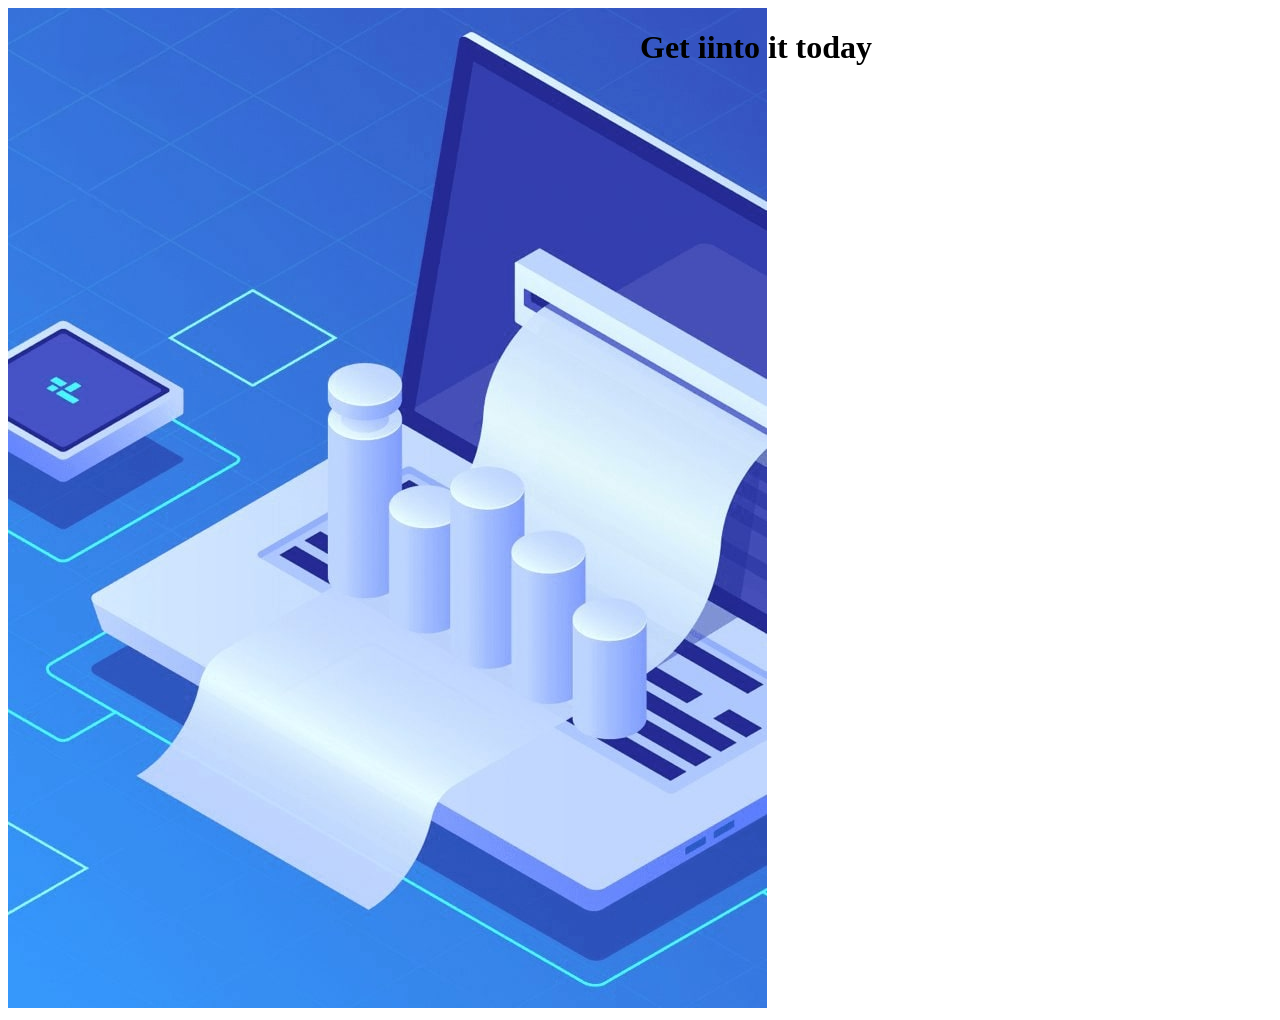
==== index.html @ d3ea5031 "new" ====
<!DOCTYPE html> 
<html lang="en">
    <head>
    <meta charset="UTF-8">
    <meta name="viewport" content="width=device-width, initial-scale=1.0">
    <link rel="stylesheet" href="style.css">
    <title>Web-core-5.9</title>
</head>
<body>
    <main>
        <div class="left">
            <img src="images/bg.jpg">
        </div>
        <div class="right">
            <h1>Get iinto it today</h1>
        </div>
    </main>
    
</body>

</html>
---- style.css ----
main {
    display: flex;
}

.left {
    width: 50%;
    display: inline-block;
}

.right {
    width: 50%;
    display: inline-block;
}
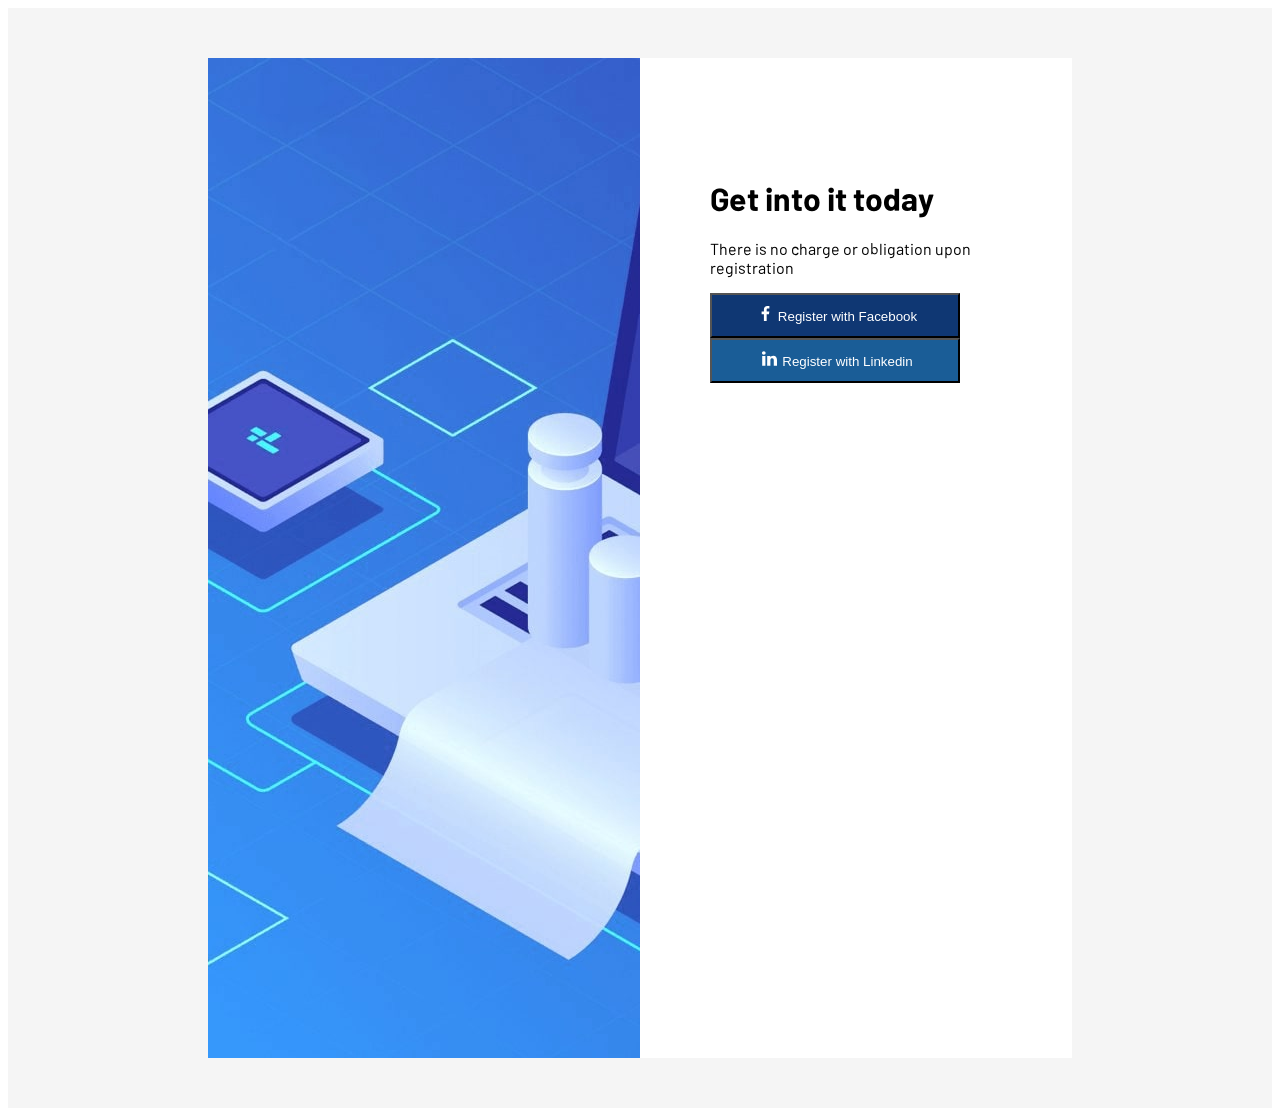
==== commit fd3f85c1: "new" ====
--- a/index.html
+++ b/index.html
@@ -9,12 +9,28 @@
 <body>
     <main>
         <div class="left">
-            <img src="images/bg.jpg">
+                <img src="images/bg.jpg"  alt="left-image">
+               
+            </div>
+         
+            
+        <div class="right">
+            <h1>Get into it today</h1>
+            <div class="subtitle">
+                <p>There is no charge or obligation upon registration</p>
+            </div>
+
+
+            <div class="social-media">
+ <button onclick="window.open('https://wwww.facebook.com', '_blank');" class="custom-button1">
+    <img src="images/facebook.svg" class="logo-facebook">Register with Facebook</button>
+
+ <button onclick="window.open('https://www.linkedin.com', '_blank');" class="custom-button2">
+ <img src="images/linkedin.svg" class="logo-linkedin">Register with Linkedin</button>
         </div>
-        <div class="right">
-            <h1>Get iinto it today</h1>
-        </div>
+        
     </main>
+
     
 </body>
 
--- a/style.css
+++ b/style.css
@@ -1,16 +1,89 @@
+
+@font-face {
+    font-family: My font regular;
+    src: url(fonts/barlow/Barlow-Regular.otf);
+
+}
+
+@font-face {
+    font-family: My font medium;
+    src: url(fonts/barlow/Barlow-Medium.otf);
+}
+
+@font-face {
+    font-family: My font bold;
+    src: url(fonts/barlow/Barlow-Bold.otf);
+    font-weight: bold;
+}
+
+
+
+
 main {
+  
+    max-height: 1000px;
     display: flex;
+    background-color: whitesmoke;
+    padding: 50px 200px;
 }
 
 .left {
     width: 50%;
-    display: inline-block;
-}
+  background-color: yellow;
 
-.right {
-    width: 50%;
-    display: inline-block;
+
 }
 
 
 
+.right {
+width: 50%;
+background-color: white;
+padding: 100px 70px ;
+
+}
+
+h1 {
+  font-family: My font bold;   
+}
+
+
+.custom-button1 {
+    width: 250px;
+    height: 45px;
+    background-color: rgb(15, 55, 115);
+    color: white;
+
+}
+
+
+.custom-button2 {
+    width: 250px;
+    height: 45px;
+    background-color: rgb(26, 93, 151);
+    color: white;
+  
+}
+
+
+.logo-facebook {
+    width: 25px;
+    height: 15px;
+    color: white;
+}
+
+.logo-linkedin {
+    width: 25px;
+    height: 15px;
+    color: white;
+}
+
+
+.subtitle {
+font-family: My font regular;
+
+}
+
+
+
+
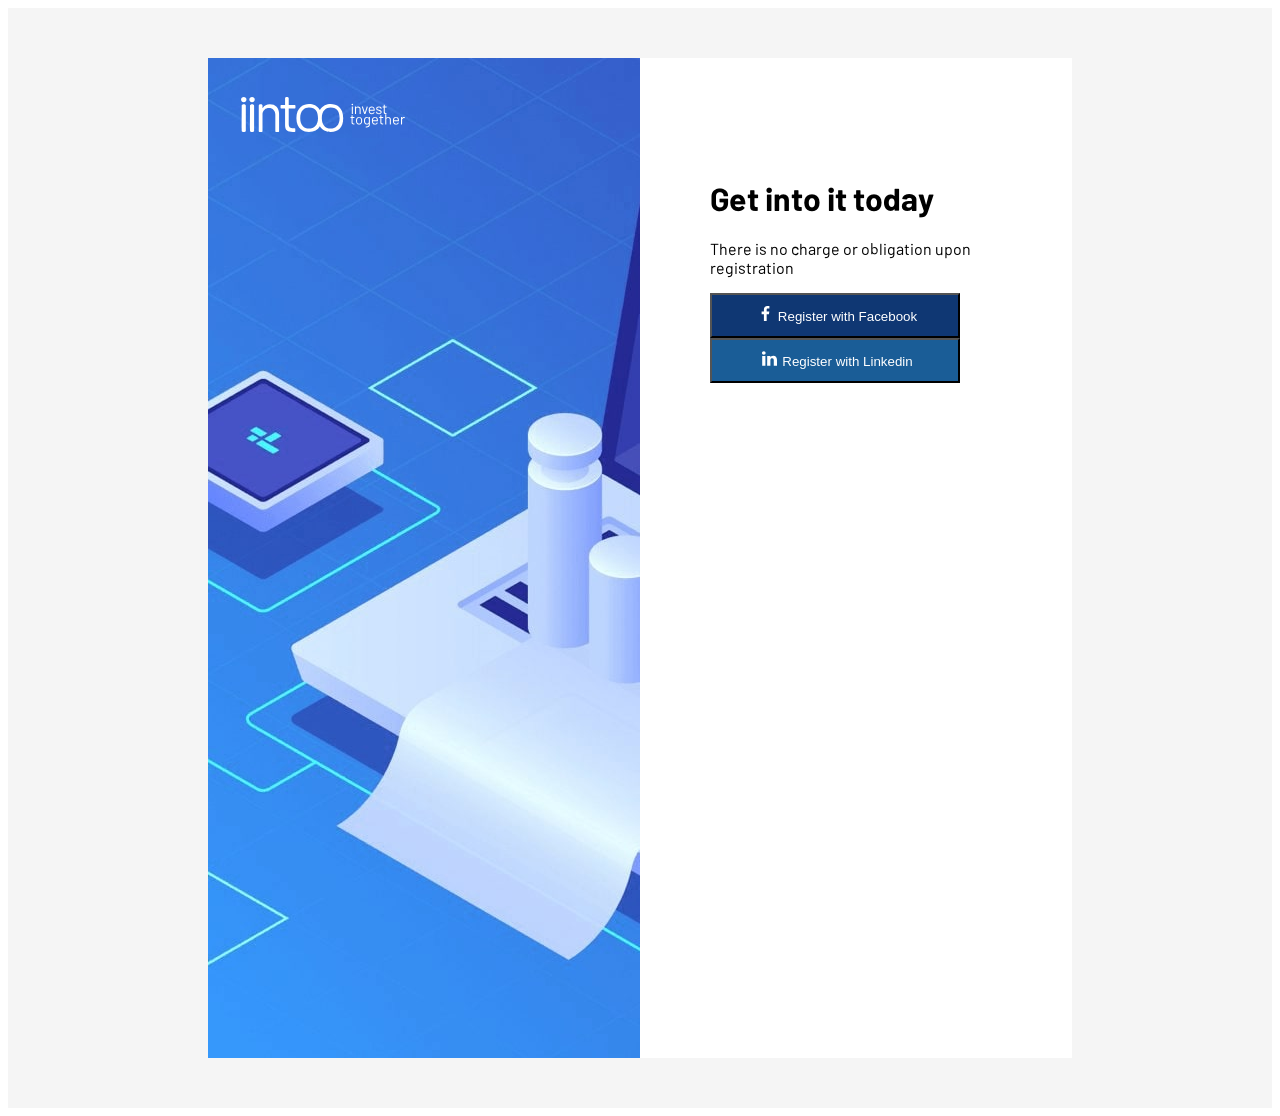
==== commit d506d2cd: "new" ====
--- a/index.html
+++ b/index.html
@@ -9,8 +9,10 @@
 <body>
     <main>
         <div class="left">
+         
                 <img src="images/bg.jpg"  alt="left-image">
-               
+          
+                <img src="images/logo.svg" class="left-logo">
             </div>
          
             
--- a/style.css
+++ b/style.css
@@ -31,10 +31,15 @@
     width: 50%;
   background-color: yellow;
 
-
 }
 
-
+.left-logo {
+    width: 180px;
+    height: 35px;
+    position: absolute;
+    margin-top: -965px;
+    padding-left: 25px;
+}
 
 .right {
 width: 50%;
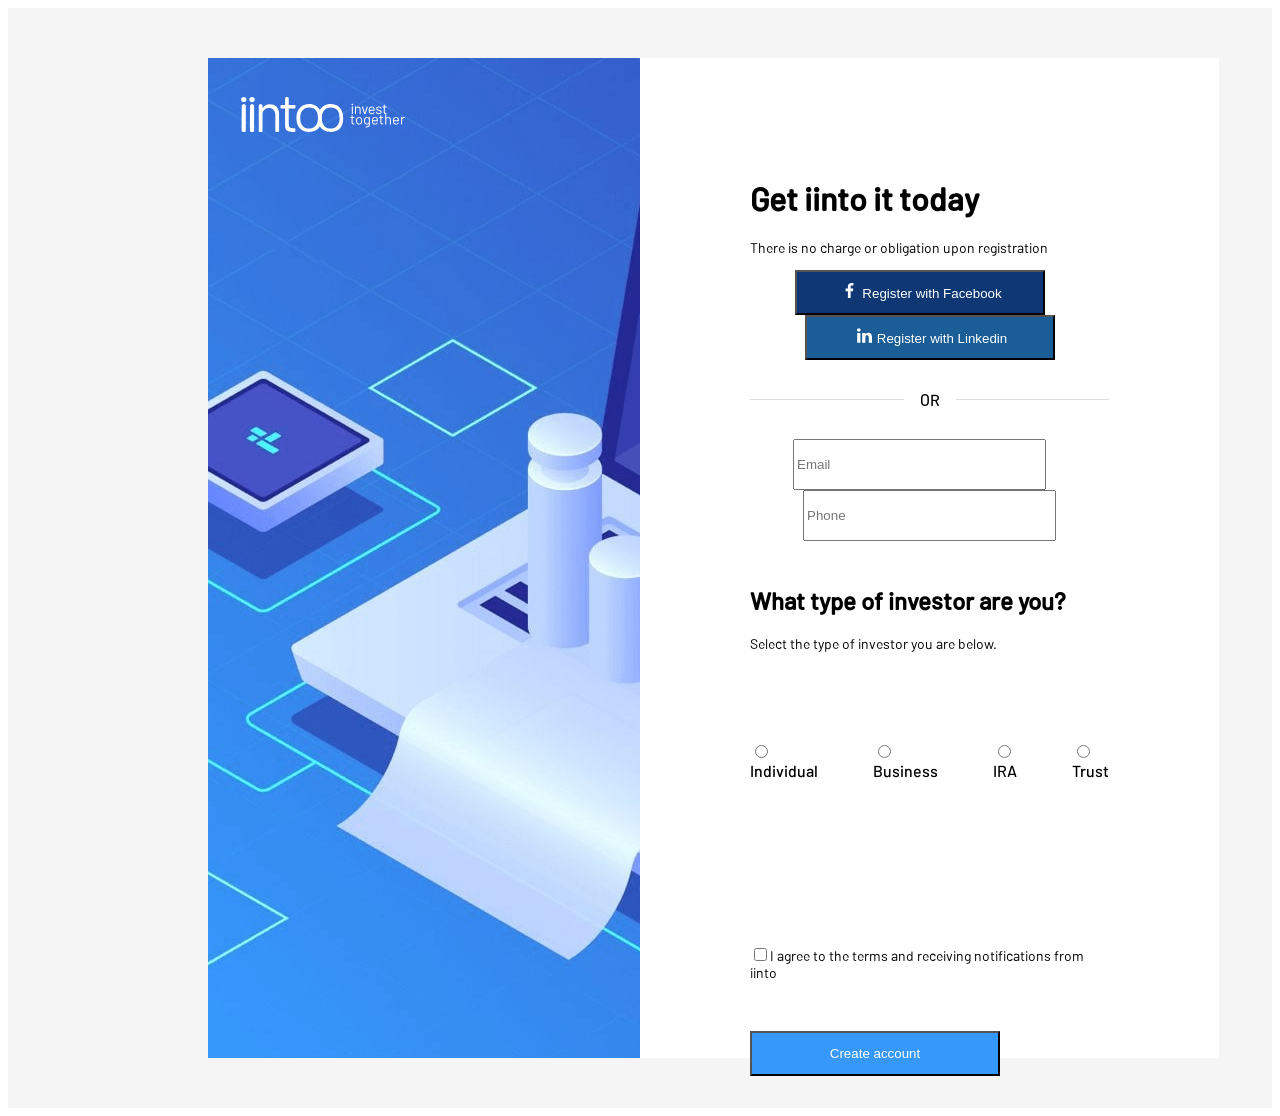
==== commit fe9b495b: "last-new" ====
--- a/index.html
+++ b/index.html
@@ -17,7 +17,7 @@
          
             
         <div class="right">
-            <h1>Get into it today</h1>
+            <h1>Get iinto it today</h1>
             <div class="subtitle">
                 <p>There is no charge or obligation upon registration</p>
             </div>
@@ -30,7 +30,46 @@
  <button onclick="window.open('https://www.linkedin.com', '_blank');" class="custom-button2">
  <img src="images/linkedin.svg" class="logo-linkedin">Register with Linkedin</button>
         </div>
+
+        <div class="divider">
+            <span>OR</span>
+        </div>
         
+
+        <div class="registration">
+            <input type="Email" id="Email" placeholder="Email">
+            <input type="Phone" id="Phone" placeholder="Phone">
+         </div>
+
+         <h2>What type of investor are you?</h2>
+
+         <div class="paragraph">
+         <p>Select the type of investor you are below.</p>
+         </div>
+
+         <div class="radio-group">
+         
+            <div class="tooltip"  id="tooltip">I am natural person investing on my own behalf as a sole owner, joint tenant, or tenant in common.</div>
+           
+            <label><input type="radio"  id="first-radio"  name="Investor" value="1">Individual</label>
+
+            <label><input type="radio"  id="second-radio"  name="Investor"  value="2">Business</label>
+
+            <label><input type="radio"  id="third-radio"   name="Investor"  value="3">IRA</label>
+
+            <label><input type="radio"  id="four-radio"  name="Investor"   value="4">Trust</label>
+
+        </div>
+
+
+        <div class="Terms">
+            <label><input type="checkbox" id="Mycheckbox">I agree to the terms and receiving notifications from iinto</label>
+        </div>
+
+        <div class="SUBMIT">
+            <button type="button" id="Create-account">Create account</button>
+        </div>
+
     </main>
 
     
--- a/style.css
+++ b/style.css
@@ -44,13 +44,29 @@
 .right {
 width: 50%;
 background-color: white;
-padding: 100px 70px ;
+padding: 100px 110px;
 
 }
 
 h1 {
-  font-family: My font bold;   
-}
+  font-family: My font medium;
+}
+
+
+h2 {
+  font-family: My font medium;  
+  padding-top: 25px;
+
+}
+
+p {
+  font-family: My font regular;
+  font-size: 14px;  
+  
+}
+
+
+
 
 
 .custom-button1 {
@@ -58,6 +74,7 @@
     height: 45px;
     background-color: rgb(15, 55, 115);
     color: white;
+    margin-right: 20px;
 
 }
 
@@ -89,6 +106,113 @@
 
 }
 
-
-
-
+.divider {
+ display: flex;
+ text-align: center;
+ align-items: center;
+ margin: 30px 0;
+ color: black;
+ font-family: My font medium;
+}
+
+.divider::before,
+.divider::after {
+    content: '';
+    flex: 1;
+    border-bottom: 1px solid #ddd;
+}
+
+
+.divider::before {
+    margin-right: 1em;
+}
+
+.divider::after {
+    margin-left: 1em;
+}
+
+.registration {
+    text-align: center;
+    
+}
+
+
+.social-media {
+    text-align: center;
+   
+    
+}
+
+
+
+
+
+#Email {
+    width: 245px;
+    height: 45px;
+    margin-right: 20px;
+    
+}
+
+
+#Phone {
+    width: 245px;
+    height: 45px;
+
+}
+
+.radio-group {
+    display: flex;
+    gap: 55px;
+    position: relative;
+    margin-top: 90px;
+    font-family: My font medium;
+  
+}
+
+
+.tooltip {
+
+display: none;
+top: 50px; 
+border-radius: 5px;
+background-color: whitesmoke;
+
+position: absolute;
+width: 270px;
+height: 70px;
+font-size: 16px;
+font-family: My font regular;
+pointer-events: none;
+z-index: 10;
+
+
+
+}
+
+
+.radio-group:hover .tooltip {
+    display: block;
+}
+
+
+
+
+
+.Terms {
+padding-top: 165px;
+font-family: My font regular;
+font-size: 14px;
+
+}
+
+
+#Create-account {
+    width: 250px;
+    height: 45px;
+    margin-top: 50px;
+    color: white;
+    background-color: #3698FB;
+}
+
+
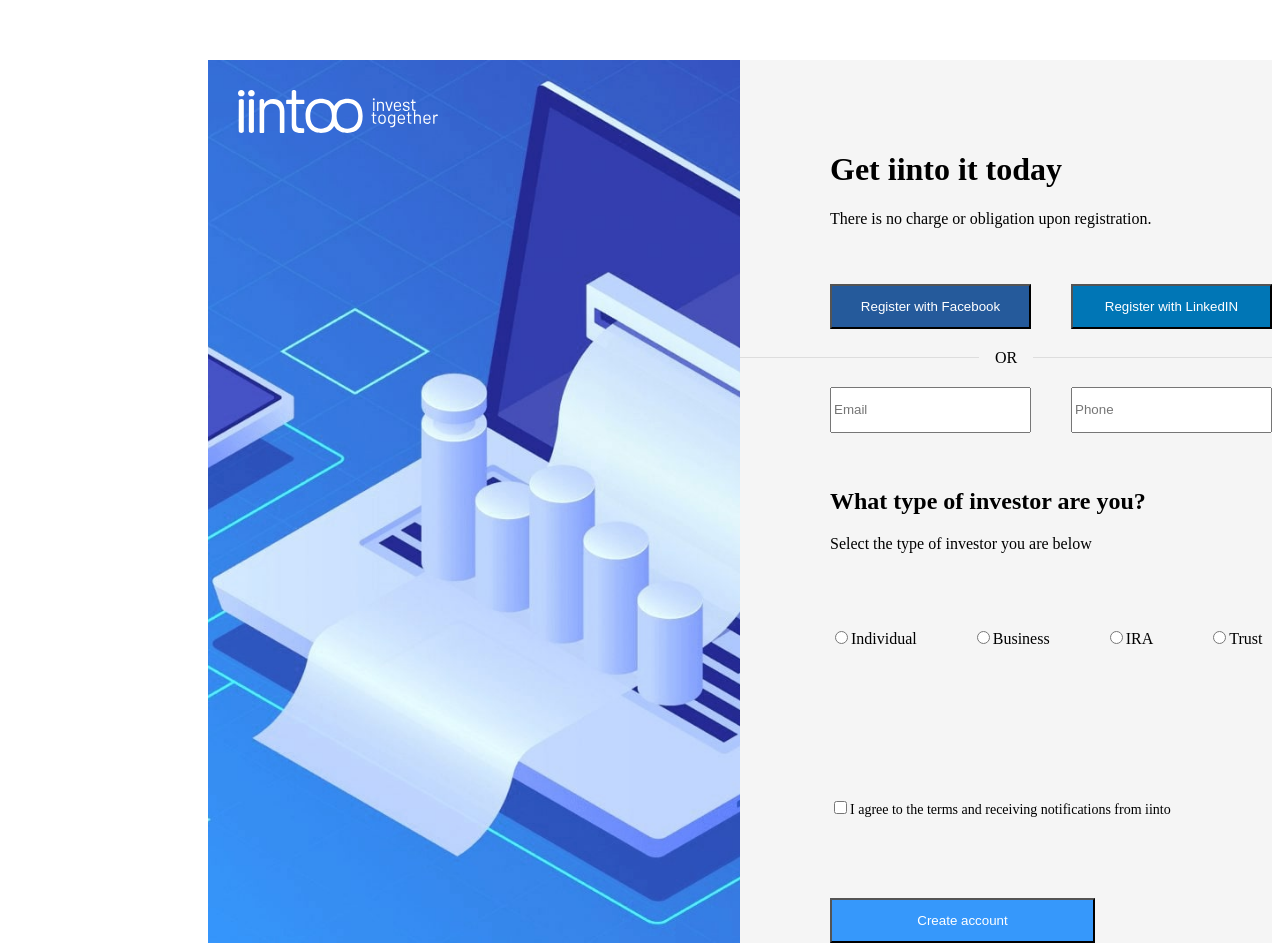
==== commit 9e60098b: "last-new" ====
--- a/index.html
+++ b/index.html
@@ -1,87 +1,63 @@
-<!DOCTYPE html> 
+<!DOCTYPE html>
 <html lang="en">
     <head>
-    <meta charset="UTF-8">
-    <meta name="viewport" content="width=device-width, initial-scale=1.0">
-    <link rel="stylesheet" href="style.css">
-    <title>Web-core-5.9</title>
-</head>
-<body>
-    <main>
-        <div class="left">
-         
-                <img src="images/bg.jpg"  alt="left-image">
-          
+     <meta charset="UTF-8">
+     <meta name="viewport" content="width=device-width, initial-scale=1.0">
+     <link rel="stylesheet" href="style.css">
+     <title>Web-core 5.9</title>
+    </head>
+    <body>
+        <main>
+            <div class="left-block">
+                <img src="images/bg.jpg" alt="left-image">
                 <img src="images/logo.svg" class="left-logo">
-            </div>
-         
-            
-        <div class="right">
-            <h1>Get iinto it today</h1>
-            <div class="subtitle">
-                <p>There is no charge or obligation upon registration</p>
             </div>
 
 
-            <div class="social-media">
- <button onclick="window.open('https://wwww.facebook.com', '_blank');" class="custom-button1">
-    <img src="images/facebook.svg" class="logo-facebook">Register with Facebook</button>
+                <div class="right-block">
+                    
+                    <h1>Get iinto it today</h1>
 
- <button onclick="window.open('https://www.linkedin.com', '_blank');" class="custom-button2">
- <img src="images/linkedin.svg" class="logo-linkedin">Register with Linkedin</button>
-        </div>
+                    <div class="subtitle">
+                        <p>There is no charge or obligation upon registration.</p>
+                    </div>
 
-        <div class="divider">
-            <span>OR</span>
-        </div>
-        
+                    <div class="social-media">
+                        <button onclick="window.open('https://wwww.facebook.com', '_blank');" class="custom-button1">Register with Facebook</button>
+                        <button onclick="window.open('https://www.linkedin.com', '_blank');" class="custom-button2">Register with LinkedIN</button>
+                    </div>
 
-        <div class="registration">
-            <input type="Email" id="Email" placeholder="Email">
-            <input type="Phone" id="Phone" placeholder="Phone">
-         </div>
+                    <div class="divider">
+                        <span>OR</span>
+                    </div>
+                    <div class="registration">
+                        <input type="Email" id="Email" placeholder="Email">
+                        <input type="Phone" id="Phone" placeholder="Phone">
+                    </div>
+                    
+                    <h2>What type of investor are you?</h2>
+                    <div class="investor-type">
+                        <p>Select the type of investor you are below</p>
+                    </div> 
+                    
+                     <div class="radio-group">
+                        <div class="tooltip"  id="tooltip">I am natural person investing on my own behalf as a sole owner, joint tenant, or tenant in common.</div>
+                        <label><input type="radio"  id="first-radio"  name="Investor" value="1">Individual</label>
+                        <label><input type="radio"  id="second-radio"  name="Investor"  value="2">Business</label>
+                        <label><input type="radio"  id="third-radio"   name="Investor"  value="3">IRA</label>
+                        <label><input type="radio"  id="four-radio"  name="Investor"   value="4">Trust</label>
+                    </div>
 
-         <h2>What type of investor are you?</h2>
+                     <div class="Terms">
+                        <label><input type="checkbox" id="Mycheckbox">I agree to the terms and receiving notifications from iinto</label>
+                    </div>
+                    
+                    <div class="SUBMIT">
+                        <button type="button" id="Create-account">Create account</button>
+                    </div>
+                </div>
+            </div>
+        </main>
+    </body>
 
-         <div class="paragraph">
-         <p>Select the type of investor you are below.</p>
-         </div>
-
-         <div class="radio-group">
-         
-            <div class="tooltip"  id="tooltip">I am natural person investing on my own behalf as a sole owner, joint tenant, or tenant in common.</div>
-           
-            <label><input type="radio"  id="first-radio"  name="Investor" value="1">Individual</label>
-
-            <label><input type="radio"  id="second-radio"  name="Investor"  value="2">Business</label>
-
-            <label><input type="radio"  id="third-radio"   name="Investor"  value="3">IRA</label>
-
-            <label><input type="radio"  id="four-radio"  name="Investor"   value="4">Trust</label>
-
-        </div>
-
-
-        <div class="Terms">
-            <label><input type="checkbox" id="Mycheckbox">I agree to the terms and receiving notifications from iinto</label>
-        </div>
-
-        <div class="SUBMIT">
-            <button type="button" id="Create-account">Create account</button>
-        </div>
-
-    </main>
-
-    
-</body>
-
-</html>
-
-
-           
-           
-                
-            
-
-
-    +</html>
--- a/style.css
+++ b/style.css
@@ -1,68 +1,66 @@
-
-@font-face {
-    font-family: My font regular;
-    src: url(fonts/barlow/Barlow-Regular.otf);
-
+main {
+    display: flex;
+    max-width: 1500px;
+    max-height: 1000px;
+    margin-left: 200px;
+    margin-top: 60px;
+ 
 }
 
-@font-face {
-    font-family: My font medium;
-    src: url(fonts/barlow/Barlow-Medium.otf);
+
+.left-block {
+    width: 50%;
+    overflow: hidden;
+    position: relative;
+
+
+    
 }
 
-@font-face {
-    font-family: My font bold;
-    src: url(fonts/barlow/Barlow-Bold.otf);
-    font-weight: bold;
+
+.right-block {
+    width: 50%;
+    background-color: whitesmoke;
+  
+}
+
+img {
+    width: 100%;
+    height: 100%;
+    object-fit: cover;
+  
+    
+}
+
+.left-logo {
+    position: absolute;
+    top: 30px;
+    left: 30px;
+    width: 200px;
+    height: auto;
 }
 
 
 
 
-main {
-  
-    max-height: 1000px;
-    display: flex;
-    background-color: whitesmoke;
-    padding: 50px 200px;
-}
 
-.left {
-    width: 50%;
-  background-color: yellow;
 
-}
-
-.left-logo {
-    width: 180px;
-    height: 35px;
-    position: absolute;
-    margin-top: -965px;
-    padding-left: 25px;
-}
-
-.right {
-width: 50%;
-background-color: white;
-padding: 100px 110px;
-
-}
 
 h1 {
-  font-family: My font medium;
+    padding-top: 70px;
+    padding-left: 90px;
 }
 
 
-h2 {
-  font-family: My font medium;  
-  padding-top: 25px;
-
+.subtitle {
+    padding-left: 90px;
 }
 
-p {
-  font-family: My font regular;
-  font-size: 14px;  
-  
+.social-media {
+    display: flex;
+    padding-left: 90px;
+    gap: 40px;
+    padding-top: 40px;  
 }
 
 
@@ -70,49 +68,28 @@
 
 
 .custom-button1 {
-    width: 250px;
+    width: 265px;
     height: 45px;
-    background-color: rgb(15, 55, 115);
+    background-color: #255A9B;  
+    color:white;     
+}
+
+.custom-button2 {
+    width: 265px;
+    height: 45px;
+    background-color: #0076B6;
     color: white;
-    margin-right: 20px;
 
 }
 
-
-.custom-button2 {
-    width: 250px;
-    height: 45px;
-    background-color: rgb(26, 93, 151);
-    color: white;
-  
-}
-
-
-.logo-facebook {
-    width: 25px;
-    height: 15px;
-    color: white;
-}
-
-.logo-linkedin {
-    width: 25px;
-    height: 15px;
-    color: white;
-}
-
-
-.subtitle {
-font-family: My font regular;
-
-}
 
 .divider {
  display: flex;
  text-align: center;
  align-items: center;
- margin: 30px 0;
+ margin: 20px 0;
  color: black;
- font-family: My font medium;
+
 }
 
 .divider::before,
@@ -131,41 +108,41 @@
     margin-left: 1em;
 }
 
+
 .registration {
-    text-align: center;
+    display: flex;
+    padding-left: 90px;
+    gap: 40px;
     
-}
-
-
-.social-media {
-    text-align: center;
-   
     
 }
 
 
 
-
-
-#Email {
-    width: 245px;
-    height: 45px;
-    margin-right: 20px;
-    
+#Email, #Phone {
+    width: 260px;
+    height: 40px;
+    margin-bottom: 15px;
 }
 
 
-#Phone {
-    width: 245px;
-    height: 45px;
-
+h2 {
+    padding-left: 90px;
+    margin-top: 40px;
 }
 
+.investor-type {
+    padding-left: 90px;
+    margin-top: 10px;
+}
+
+
 .radio-group {
+    padding-left: 90px;
     display: flex;
     gap: 55px;
     position: relative;
-    margin-top: 90px;
+    margin-top: 75px;
     font-family: My font medium;
   
 }
@@ -174,9 +151,9 @@
 .tooltip {
 
 display: none;
-top: 50px; 
+top: 40px; 
 border-radius: 5px;
-background-color: whitesmoke;
+background-color: white;
 
 position: absolute;
 width: 270px;
@@ -196,23 +173,20 @@
 }
 
 
-
-
-
 .Terms {
-padding-top: 165px;
-font-family: My font regular;
-font-size: 14px;
+    padding-left: 90px;
+    margin-top: 150px;
+    font-size:14px;
 
 }
 
-
 #Create-account {
-    width: 250px;
+    width: 265px;
     height: 45px;
-    margin-top: 50px;
-    color: white;
-    background-color: #3698FB;
+    background-color: #3698FB; 
+    color:white;  
+    margin-top: 80px;
+    margin-left: 90px;
 }
 
 
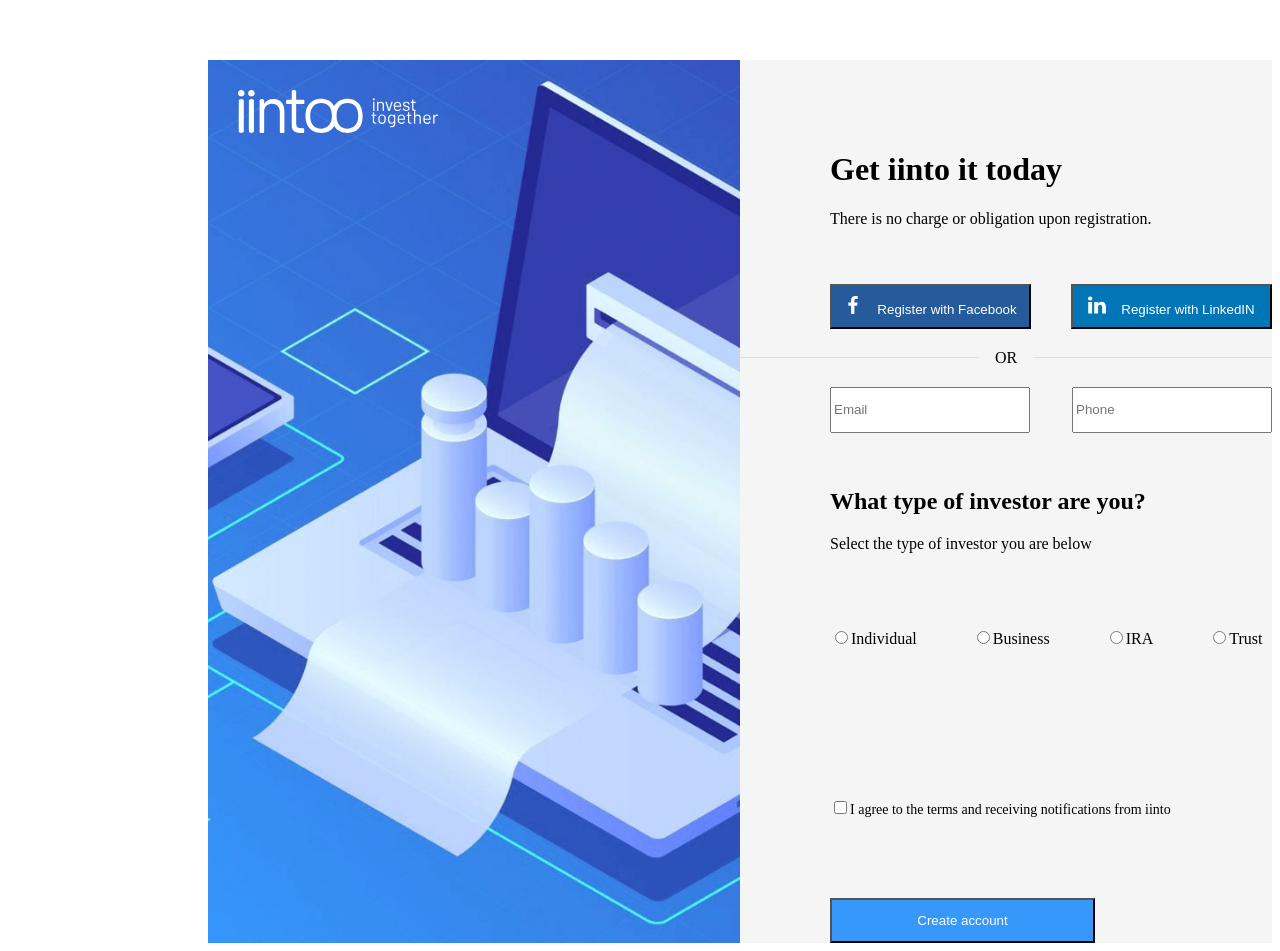
==== commit 11a8a57c: "last-new" ====
--- a/index.html
+++ b/index.html
@@ -23,8 +23,12 @@
                     </div>
 
                     <div class="social-media">
-                        <button onclick="window.open('https://wwww.facebook.com', '_blank');" class="custom-button1">Register with Facebook</button>
-                        <button onclick="window.open('https://www.linkedin.com', '_blank');" class="custom-button2">Register with LinkedIN</button>
+                        <button onclick="window.open('https://wwww.facebook.com', '_blank');" class="custom-button1">
+                        <img src="images/facebook.svg" class="logo-facebook">Register with Facebook</button>
+
+                        
+                        <button onclick="window.open('https://www.linkedin.com', '_blank');" class="custom-button2">
+                        <img src="images/linkedin.svg" class="logo-linkedin">Register with LinkedIN</button>
                     </div>
 
                     <div class="divider">
--- a/style.css
+++ b/style.css
@@ -82,6 +82,20 @@
 
 }
 
+.logo-facebook {
+    width: 18px;
+    height: 18px;
+    color: white;
+    margin-right: 15px;
+}
+
+.logo-linkedin {
+    width: 18px;
+    height: 18px;
+    color: white;
+    margin-right:15px;
+}
+
 
 .divider {
  display: flex;
@@ -112,7 +126,7 @@
 .registration {
     display: flex;
     padding-left: 90px;
-    gap: 40px;
+    gap: 42px;
     
     
 }
@@ -120,7 +134,7 @@
 
 
 #Email, #Phone {
-    width: 260px;
+    width: 255px;
     height: 40px;
     margin-bottom: 15px;
 }
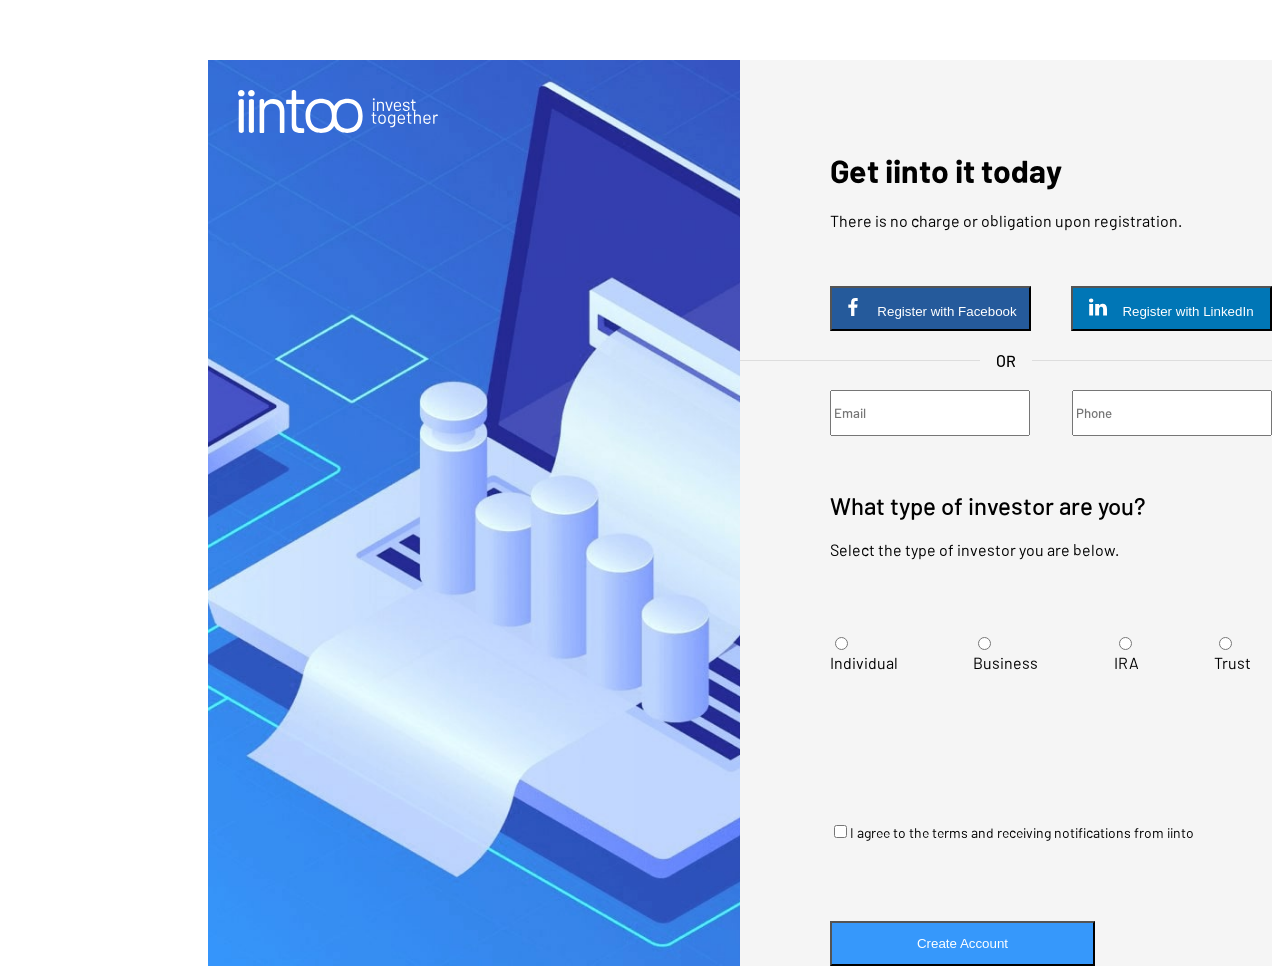
==== commit 7fda7b58: "last-new" ====
--- a/index.html
+++ b/index.html
@@ -28,7 +28,7 @@
 
                         
                         <button onclick="window.open('https://www.linkedin.com', '_blank');" class="custom-button2">
-                        <img src="images/linkedin.svg" class="logo-linkedin">Register with LinkedIN</button>
+                        <img src="images/linkedin.svg" class="logo-linkedin">Register with LinkedIn</button>
                     </div>
 
                     <div class="divider">
@@ -41,7 +41,7 @@
                     
                     <h2>What type of investor are you?</h2>
                     <div class="investor-type">
-                        <p>Select the type of investor you are below</p>
+                        <p>Select the type of investor you are below.</p>
                     </div> 
                     
                      <div class="radio-group">
@@ -57,7 +57,7 @@
                     </div>
                     
                     <div class="SUBMIT">
-                        <button type="button" id="Create-account">Create account</button>
+                        <button type="button" id="Create-Account">Create Account</button>
                     </div>
                 </div>
             </div>
--- a/style.css
+++ b/style.css
@@ -1,3 +1,36 @@
+    
+
+    @font-face {
+    font-family: Barlow;
+    src: url(fonts/barlow/Barlow-Regular.otf) format('opentype');
+    font-weight: 400;
+     font-style: normal; 
+     font-display: swap; 
+    } 
+    
+    
+    
+    @font-face {
+    font-family: Barlow;
+    src: url(fonts/barlow/Barlow-Medium.otf) format('opentype');
+    font-weight: 500;
+     font-style: normal; 
+     font-display: swap; 
+    } 
+
+
+
+    @font-face {
+    font-family: Barlow;
+    src: url(fonts/barlow/Barlow-Bold.otf) format('opentype');
+    font-weight: 700;
+     font-style: normal; 
+     font-display: swap; 
+    } 
+
+
+
+
 main {
     display: flex;
     max-width: 1500px;
@@ -47,12 +80,16 @@
 
 
 h1 {
+    font-family: Barlow;
+    font-weight: 700;
     padding-top: 70px;
     padding-left: 90px;
 }
 
 
 .subtitle {
+    font-family: Barlow;
+    font-weight: 400;
     padding-left: 90px;
 }
 
@@ -60,7 +97,9 @@
     display: flex;
     padding-left: 90px;
     gap: 40px;
-    padding-top: 40px;  
+    padding-top: 40px; 
+    font-family: Barlow;
+    font-weight: 500; 
 }
 
 
@@ -98,6 +137,8 @@
 
 
 .divider {
+font-family: Barlow;
+font-weight: 500;
  display: flex;
  text-align: center;
  align-items: center;
@@ -127,6 +168,7 @@
     display: flex;
     padding-left: 90px;
     gap: 42px;
+
     
     
 }
@@ -134,6 +176,8 @@
 
 
 #Email, #Phone {
+    font-family: Barlow;
+    font-weight: 500;
     width: 255px;
     height: 40px;
     margin-bottom: 15px;
@@ -141,11 +185,15 @@
 
 
 h2 {
+    font-family: Barlow;
+    font-weight: 500;
     padding-left: 90px;
     margin-top: 40px;
 }
 
 .investor-type {
+    font-family: Barlow;
+    font-weight: 500;
     padding-left: 90px;
     margin-top: 10px;
 }
@@ -157,7 +205,8 @@
     gap: 55px;
     position: relative;
     margin-top: 75px;
-    font-family: My font medium;
+    font-family: Barlow;
+    font-weight: 400;
   
 }
 
@@ -173,7 +222,8 @@
 width: 270px;
 height: 70px;
 font-size: 16px;
-font-family: My font regular;
+font-family: Barlow;
+font-weight: 400;
 pointer-events: none;
 z-index: 10;
 
@@ -186,15 +236,21 @@
     display: block;
 }
 
+p {
+    font-family: Barlow;
+    font-weight: 400;
+}
 
 .Terms {
+    font-family: Barlow;
+    font-weight: 400;
     padding-left: 90px;
     margin-top: 150px;
     font-size:14px;
 
 }
 
-#Create-account {
+#Create-Account {
     width: 265px;
     height: 45px;
     background-color: #3698FB; 
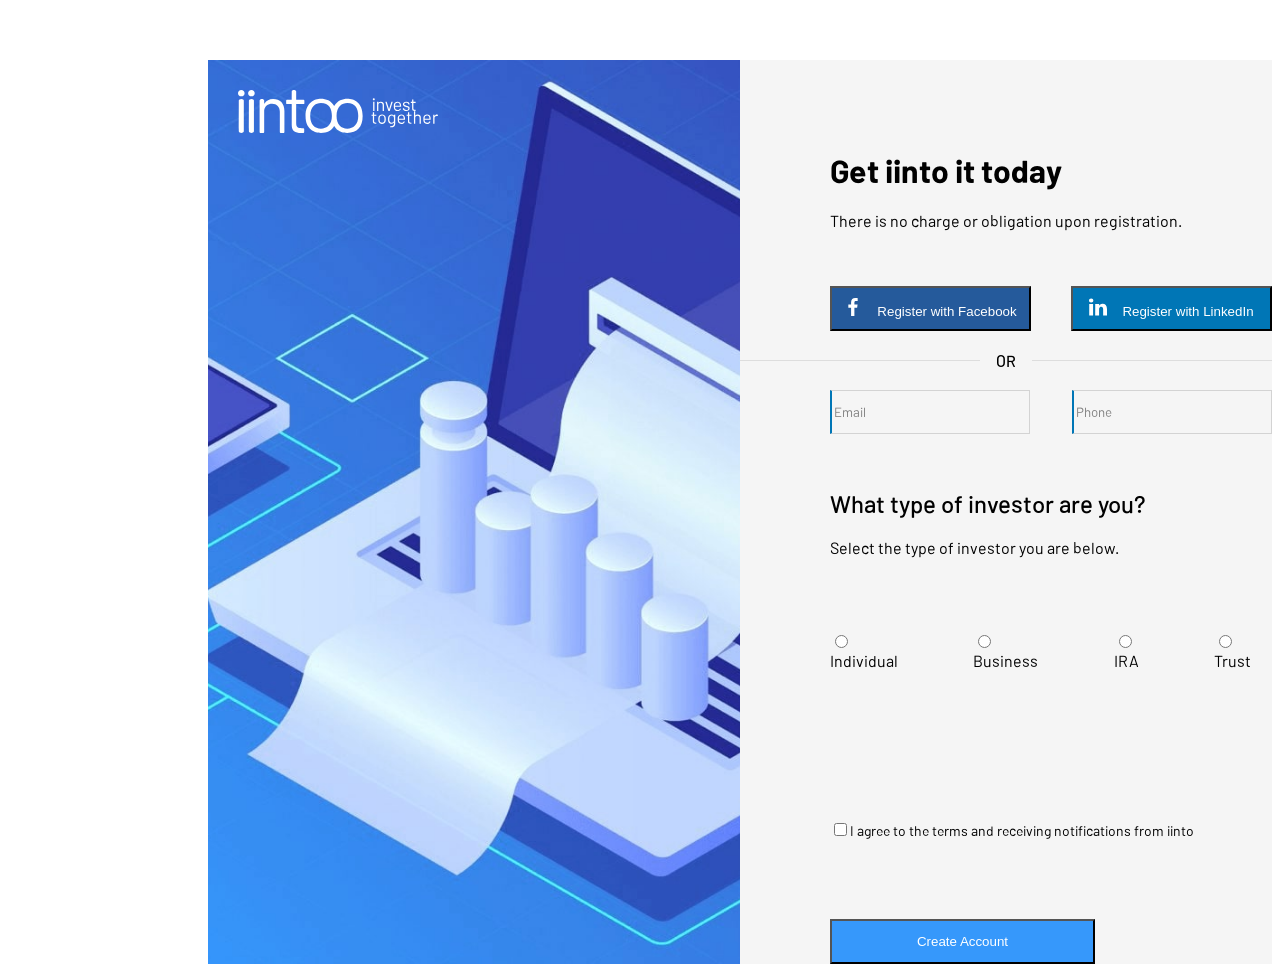
==== commit 7facc77c: "last-new" ====
--- a/index.html
+++ b/index.html
@@ -34,9 +34,9 @@
                     <div class="divider">
                         <span>OR</span>
                     </div>
-                    <div class="registration">
-                        <input type="Email" id="Email" placeholder="Email">
-                        <input type="Phone" id="Phone" placeholder="Phone">
+                    <div class="registration"> 
+                        <input type="Email" id="Email" placeholder="Email"  required />
+                        <input type="Phone" id="Phone" placeholder="Phone"  required />
                     </div>
                     
                     <h2>What type of investor are you?</h2>
--- a/style.css
+++ b/style.css
@@ -164,24 +164,51 @@
 }
 
 
-.registration {
-    display: flex;
-    padding-left: 90px;
-    gap: 42px;
-
-    
-    
-}
-
-
-
-#Email, #Phone {
+.registration { 
+    display: flex;
+    padding-left: 90px;
+    gap: 42px;  
+   
+}
+
+
+
+
+    #Email, #Phone {
     font-family: Barlow;
     font-weight: 500;
     width: 255px;
     height: 40px;
     margin-bottom: 15px;
-}
+    background-color: whitesmoke;
+    outline: none;
+    border: 1px solid lightgray;
+    border-left: #0076B6 2px solid;
+
+    
+    
+
+}
+
+
+
+input::placeholder {
+    padding-bottom: 40px;
+    font-family: Barlow;
+    font-weight: 400;
+    color: gray;
+}
+
+    
+    
+
+    
+
+
+
+
+
+    
 
 
 h2 {
